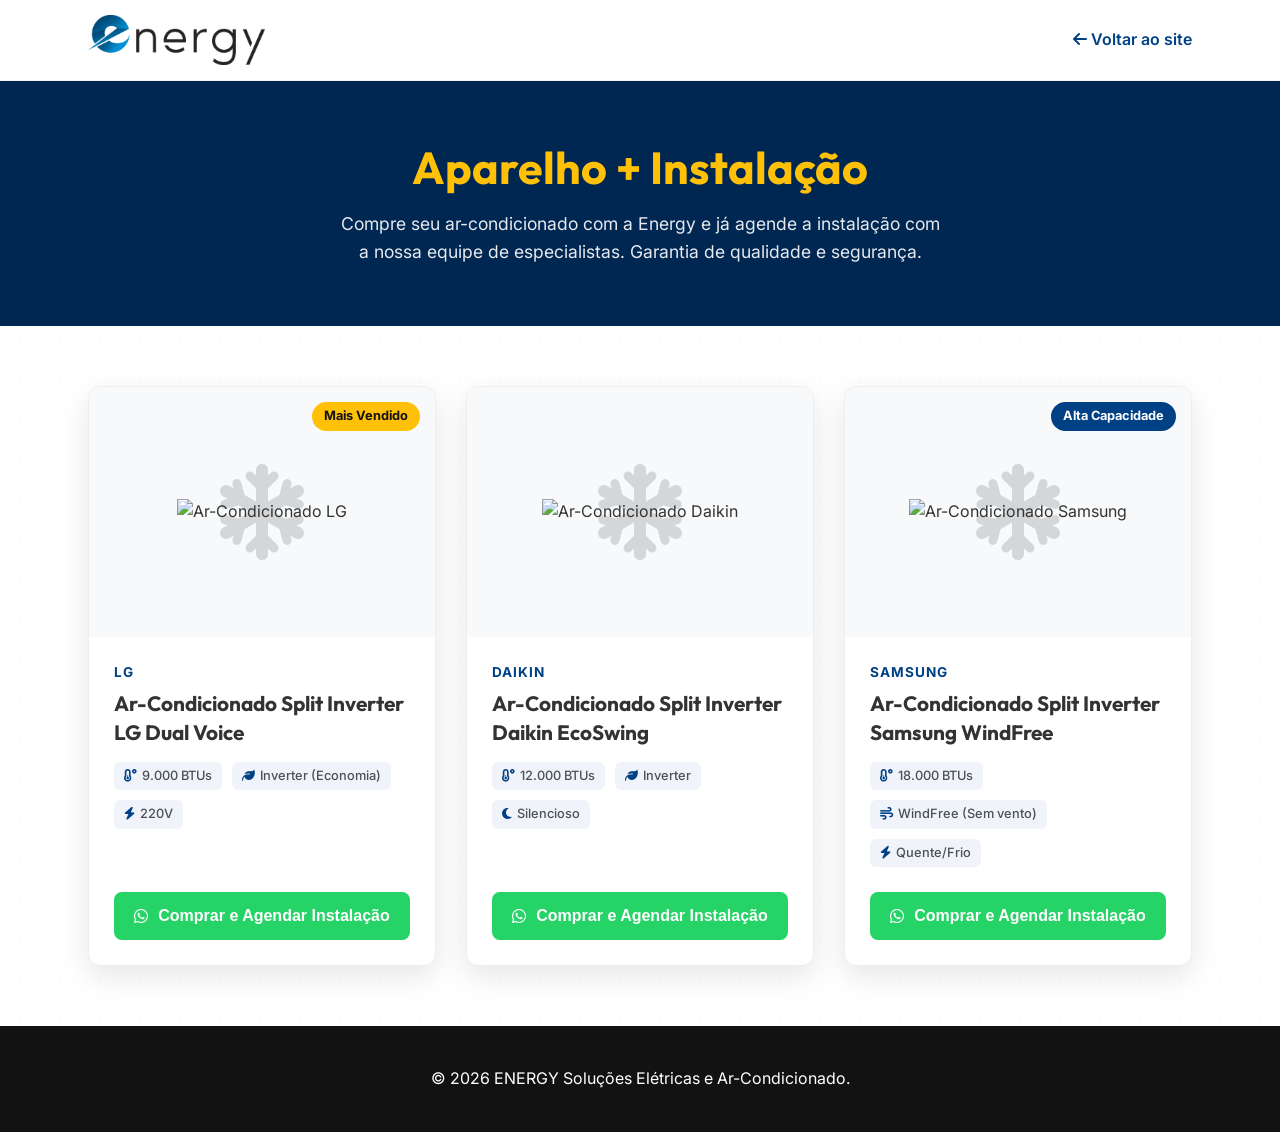
==== comprar-ar.html @ afe74ef9 "modified:   assets/css/style.css 	modified:   assets/js/main.js 	new file:   comprar-ar.html 	modifi" ====
<!DOCTYPE html>
<html lang="pt-BR">

<head>
    <meta charset="UTF-8">
    <meta name="viewport" content="width=device-width, initial-scale=1.0">
    <title>ENERGY - Comprar Ar-Condicionado</title>
    <link rel="icon" type="image/png" href="assets/image/favicon.png">
    <meta name="description" content="Compre e agende a instalação do seu ar-condicionado com a ENERGY.">
    <link rel="stylesheet" href="assets/css/style.css">
    <link rel="stylesheet" href="https://cdnjs.cloudflare.com/ajax/libs/font-awesome/6.4.0/css/all.min.css">
    <style>
        /* Specific styles for Marketplace */
        .marketplace-header {
            background: var(--primary-blue-dark);
            color: var(--white);
            padding: 60px 20px;
            text-align: center;
        }

        .marketplace-header h1 {
            font-size: 2.8rem;
            margin-bottom: 15px;
            color: var(--emergency-yellow);
        }

        .marketplace-header p {
            font-size: 1.1rem;
            max-width: 600px;
            margin: 0 auto;
            opacity: 0.9;
        }

        .products-grid {
            display: grid;
            grid-template-columns: repeat(auto-fit, minmax(320px, 1fr));
            gap: 30px;
            padding: 60px 0;
        }

        .product-card {
            background: var(--white);
            border-radius: var(--border-radius);
            box-shadow: var(--shadow-medium);
            overflow: hidden;
            transition: var(--transition);
            display: flex;
            flex-direction: column;
            border: 1px solid #eee;
        }

        .product-card:hover {
            transform: translateY(-8px);
            box-shadow: 0 15px 35px rgba(0,0,0,0.15);
        }

        .product-image {
            height: 250px;
            position: relative;
            background: #f8f9fa;
            display: flex;
            align-items: center;
            justify-content: center;
            padding: 20px;
        }

        .product-image i {
            font-size: 6rem;
            color: var(--industrial-gray);
            opacity: 0.2;
            position: absolute;
        }
        
        .product-image img {
            max-height: 100%;
            max-width: 100%;
            object-fit: contain;
            position: relative;
            z-index: 1;
        }

        .product-badge {
            position: absolute;
            top: 15px;
            right: 15px;
            background: var(--emergency-yellow);
            color: var(--black);
            padding: 4px 12px;
            border-radius: 20px;
            font-size: 0.8rem;
            font-weight: 700;
            z-index: 2;
        }

        .product-content {
            padding: 25px;
            flex-grow: 1;
            display: flex;
            flex-direction: column;
        }

        .product-brand {
            font-size: 0.85rem;
            color: var(--primary-blue);
            font-weight: 700;
            text-transform: uppercase;
            margin-bottom: 5px;
            letter-spacing: 1px;
        }

        .product-title {
            font-size: 1.3rem;
            color: var(--text-color);
            margin-bottom: 15px;
            line-height: 1.4;
        }

        .product-specs {
            display: flex;
            gap: 10px;
            flex-wrap: wrap;
            margin-bottom: 25px;
        }

        .spec-tag {
            background: #f0f4fa;
            color: var(--industrial-gray);
            padding: 4px 10px;
            border-radius: 6px;
            font-size: 0.8rem;
            display: inline-flex;
            align-items: center;
            gap: 5px;
            font-weight: 500;
        }

        .spec-tag i {
            color: var(--primary-blue);
        }

        .product-action {
            margin-top: auto;
        }

        .btn-buy {
            width: 100%;
            background: #25d366;
            color: white;
            border: none;
            padding: 15px;
            border-radius: 8px;
            font-size: 1rem;
            font-weight: 700;
            cursor: pointer;
            display: flex;
            align-items: center;
            justify-content: center;
            gap: 10px;
            transition: var(--transition);
        }

        .btn-buy:hover {
            background: #1ebc5a;
            transform: translateY(-2px);
            box-shadow: 0 5px 15px rgba(37, 211, 102, 0.3);
        }
    </style>
</head>

<body>

    <!-- HEADER -->
    <header>
        <nav class="container">
            <div class="logo">
                <a href="index.html">
                    <img src="assets/image/logo.png" alt="Energy" style="height: 50px;">
                </a>
            </div>
            <ul class="menu" style="display:flex; list-style:none; gap:20px; align-items:center;">
                <li><a href="index.html" style="font-weight:600; color:var(--primary-blue);"><i class="fas fa-arrow-left"></i> Voltar ao site</a></li>
            </ul>
        </nav>
    </header>

    <!-- MARKETPLACE HERO -->
    <section class="marketplace-header">
        <div class="container">
            <h1>Aparelho + Instalação</h1>
            <p>Compre seu ar-condicionado com a Energy e já agende a instalação com a nossa equipe de especialistas. Garantia de qualidade e segurança.</p>
        </div>
    </section>

    <!-- PRODUCTS GRID -->
    <section class="container">
        <div class="products-grid">
            
            <!-- PRODUTO 1 -->
            <div class="product-card">
                <div class="product-image">
                    <div class="product-badge">Mais Vendido</div>
                    <i class="fas fa-snowflake"></i>
                    <img src="https://images.unsplash.com/photo-1667055743419-7435f2991a32?auto=format&fit=crop&q=80&w=400" alt="Ar-Condicionado LG">
                </div>
                <div class="product-content">
                    <div class="product-brand">LG</div>
                    <h3 class="product-title">Ar-Condicionado Split Inverter LG Dual Voice</h3>
                    <div class="product-specs">
                        <span class="spec-tag"><i class="fas fa-temperature-low"></i> 9.000 BTUs</span>
                        <span class="spec-tag"><i class="fas fa-leaf"></i> Inverter (Economia)</span>
                        <span class="spec-tag"><i class="fas fa-bolt"></i> 220V</span>
                    </div>
                    <div class="product-action">
                        <button class="btn-buy" data-modelo="LG Dual Inverter Voice 9.000 BTUs">
                            <i class="fab fa-whatsapp"></i> Comprar e Agendar Instalação
                        </button>
                    </div>
                </div>
            </div>

            <!-- PRODUTO 2 -->
            <div class="product-card">
                <div class="product-image">
                    <i class="fas fa-snowflake"></i>
                    <img src="https://images.unsplash.com/photo-1628131333703-9bb6fec7649d?auto=format&fit=crop&q=80&w=400" alt="Ar-Condicionado Daikin">
                </div>
                <div class="product-content">
                    <div class="product-brand">Daikin</div>
                    <h3 class="product-title">Ar-Condicionado Split Inverter Daikin EcoSwing</h3>
                    <div class="product-specs">
                        <span class="spec-tag"><i class="fas fa-temperature-low"></i> 12.000 BTUs</span>
                        <span class="spec-tag"><i class="fas fa-leaf"></i> Inverter</span>
                        <span class="spec-tag"><i class="fas fa-moon"></i> Silencioso</span>
                    </div>
                    <div class="product-action">
                        <button class="btn-buy" data-modelo="Daikin EcoSwing Inverter 12.000 BTUs">
                            <i class="fab fa-whatsapp"></i> Comprar e Agendar Instalação
                        </button>
                    </div>
                </div>
            </div>

            <!-- PRODUTO 3 -->
            <div class="product-card">
                <div class="product-image">
                    <div class="product-badge" style="background:#004085; color:white;">Alta Capacidade</div>
                    <i class="fas fa-snowflake"></i>
                    <img src="https://images.unsplash.com/photo-1681283626778-57bd9cc2b1e7?auto=format&fit=crop&q=80&w=400" alt="Ar-Condicionado Samsung">
                </div>
                <div class="product-content">
                    <div class="product-brand">Samsung</div>
                    <h3 class="product-title">Ar-Condicionado Split Inverter Samsung WindFree</h3>
                    <div class="product-specs">
                        <span class="spec-tag"><i class="fas fa-temperature-low"></i> 18.000 BTUs</span>
                        <span class="spec-tag"><i class="fas fa-wind"></i> WindFree (Sem vento)</span>
                        <span class="spec-tag"><i class="fas fa-bolt"></i> Quente/Frio</span>
                    </div>
                    <div class="product-action">
                        <button class="btn-buy" data-modelo="Samsung WindFree Inverter 18.000 BTUs">
                            <i class="fab fa-whatsapp"></i> Comprar e Agendar Instalação
                        </button>
                    </div>
                </div>
            </div>

        </div>
    </section>

    <!-- FOOTER SIMPLES -->
    <footer style="background: var(--black); color: white; padding: 40px 0; text-align: center;">
        <div class="container">
            <p>&copy; 2026 ENERGY Soluções Elétricas e Ar-Condicionado.</p>
        </div>
    </footer>

    <!-- SCRIPT WHATSAPP -->
    <script>
        const WHATSAPP_NUMBER = '5511947020525';

        document.querySelectorAll('.btn-buy').forEach(btn => {
            btn.addEventListener('click', function() {
                const modelo = this.getAttribute('data-modelo');
                const mensagem = `Olá, vi o ${modelo} no site da Energy e não tenho o aparelho. Gostaria de comprar este modelo e agendar a instalação.`;
                
                const url = `https://wa.me/${WHATSAPP_NUMBER}?text=${encodeURIComponent(mensagem)}`;
                window.open(url, '_blank');
            });
        });
    </script>
</body>
</html>
---- assets/css/style.css ----
@import url('https://fonts.googleapis.com/css2?family=Inter:wght@400;500;600&family=Outfit:wght@400;600;700&display=swap');

:root {
    /* Colors */
    --primary-blue: #004085;
    --primary-blue-dark: #002752;
    --industrial-gray: #495057;
    --industrial-gray-light: #f8f9fa;
    --emergency-yellow: #FFC107;
    --emergency-yellow-hover: #e0a800;
    --white: #ffffff;
    --black: #121212;
    --text-color: #333333;
    --text-muted: #666666;

    /* Spacing */
    --section-padding: 100px 5%;
    --container-width: 1200px;

    /* Typography */
    --font-heading: 'Outfit', sans-serif;
    --font-body: 'Inter', sans-serif;

    /* Borders & Shadows */
    --border-radius: 12px;
    --shadow-subtle: 0 4px 20px rgba(0, 0, 0, 0.05);
    --shadow-medium: 0 10px 30px rgba(0, 0, 0, 0.1);

    /* Transition */
    --transition: all 0.3s ease;
}

* {
    margin: 0;
    padding: 0;
    box-sizing: border-box;
}

body {
    font-family: var(--font-body);
    color: var(--text-color);
    line-height: 1.6;
    overflow-x: hidden;
    background-color: var(--white);
    background-image:
        radial-gradient(var(--industrial-gray-light) 1px, transparent 0);
    background-size: 40px 40px;
}

h1,
h2,
h3,
h4 {
    font-family: var(--font-heading);
    font-weight: 700;
    line-height: 1.2;
}

a {
    text-decoration: none;
    color: inherit;
    transition: var(--transition);
}

ul {
    list-style: none;
}

img {
    max-width: 100%;
    display: block;
}

.container {
    max-width: var(--container-width);
    margin: 0 auto;
    width: 100%;
    padding-inline: 3rem;
}

.btn {
    display: inline-flex;
    align-items: center;
    justify-content: center;
    padding: 14px 28px;
    border-radius: var(--border-radius);
    font-weight: 600;
    cursor: pointer;
    transition: var(--transition);
    border: none;
    font-family: var(--font-body);
}

.btn-primary {
    background-color: var(--emergency-yellow);
    color: var(--black);
}

.btn-primary:hover {
    background-color: var(--emergency-yellow-hover);
    transform: translateY(-2px);
    box-shadow: var(--shadow-medium);
}

.section-title {
    text-align: center;
    margin-bottom: 60px;
}

.section-title h2 {
    font-size: 2.5rem;
    color: var(--primary-blue);
    margin-bottom: 10px;
    text-transform: uppercase;
}

.section-title .divider {
    width: 60px;
    height: 4px;
    background-color: var(--emergency-yellow);
    margin: 0 auto;
}

/* Header & Nav */
header {
    background: rgba(255, 255, 255, 0.9);
    backdrop-filter: blur(10px);
    padding: 15px 0;
    /* Consistent padding */
    position: sticky;
    top: 0;
    z-index: 1000;
    box-shadow: var(--shadow-subtle);
    border-bottom: 1px solid rgba(0, 0, 0, 0.05);
    transition: background-color 0.3s, box-shadow 0.3s;
}

header.scrolled {
    background: rgba(255, 255, 255, 0.98);
    box-shadow: var(--shadow-medium);
}

nav {
    display: flex;
    justify-content: space-between;
    align-items: center;
}

.logo img {
    height: 60px;
}

nav ul {
    display: flex;
    gap: 30px;
}

nav ul li a {
    font-weight: 500;
    color: var(--industrial-gray);
}

nav ul li a:hover {
    color: var(--primary-blue);
}

/* Hero Section */
.hero {
    position: relative;
    height: 90vh;
    display: flex;
    align-items: center;
    color: var(--white);
    text-align: center;
    overflow: hidden;
}

.video-bg {
    position: absolute;
    top: 0;
    left: 0;
    width: 100%;
    height: 100%;
    z-index: -1;
}

.video-bg video {
    width: 100%;
    height: 100%;
    object-fit: cover;
}

.hero::after {
    content: '';
    position: absolute;
    inset: 0;
    background: rgba(0, 64, 133, 0.6);
    z-index: 0;
}

.hero-content {
    position: relative;
    z-index: 1;
    max-width: 800px;
    margin: 0 auto;
    padding: 0 20px;
}

.hero h1 {
    font-size: 4rem;
    margin-bottom: 20px;
    text-shadow: 0 2px 10px rgba(0, 0, 0, 0.3);
}

.hero p {
    font-size: 1.5rem;
    margin-bottom: 30px;
    text-shadow: 0 1px 5px rgba(0, 0, 0, 0.3);
}

/* Quem Somos */
.about {
    padding: var(--section-padding);
}

.about-grid {
    display: grid;
    grid-template-columns: 1fr 1fr;
    gap: 50px;
    align-items: center;
}

.about-text h3 {
    margin-bottom: 20px;
    color: var(--primary-blue);
}

.about-image img {
    border-radius: var(--border-radius);
    box-shadow: var(--shadow-medium);
}

/* Culture (Mission, Vision, Values) */
.culture {
    padding: var(--section-padding);
    background-color: var(--industrial-gray-light);
}

.culture-grid {
    display: grid;
    grid-template-columns: repeat(auto-fit, minmax(300px, 1fr));
    gap: 30px;
}

.culture-card {
    background: var(--white);
    padding: 40px;
    border-radius: var(--border-radius);
    box-shadow: var(--shadow-subtle);
    text-align: center;
    transition: var(--transition);
}

.culture-card:hover {
    transform: translateY(-10px);
}

.culture-card i {
    font-size: 2.5rem;
    color: var(--emergency-yellow);
    margin-bottom: 20px;
    display: block;
}

.culture-card h3 {
    margin-bottom: 15px;
    color: var(--primary-blue);
}

/* Services */
.services {
    padding: var(--section-padding);
}

.services-grid {
    display: grid;
    grid-template-columns: repeat(auto-fit, minmax(280px, 1fr));
    gap: 30px;
}

.service-card {
    background: var(--white);
    padding: 40px 30px;
    border-radius: var(--border-radius);
    border: 1px solid #eee;
    transition: var(--transition);
    display: flex;
    flex-direction: column;
    justify-content: flex-start;
    height: 100%;
    position: relative;
    overflow: hidden;
}

.service-card::before {
    content: '';
    position: absolute;
    top: 0;
    left: 0;
    width: 4px;
    height: 100%;
    background: var(--primary-blue);
    transform: scaleY(0);
    transition: var(--transition);
    transform-origin: bottom;
}

.service-card:hover::before {
    transform: scaleY(1);
}

.service-card:hover {
    border-color: transparent;
    box-shadow: var(--shadow-medium);
    transform: translateY(-5px);
}

.service-card .icon {
    width: 50px;
    height: 50px;
    background: var(--primary-blue);
    color: var(--white);
    border-radius: 10px;
    display: flex;
    align-items: center;
    justify-content: center;
    margin-bottom: 25px;
    font-size: 1.5rem;
}

.service-card h3 {
    margin-bottom: 15px;
    font-size: 1.2rem;
    color: var(--primary-blue);
    line-height: 1.3;
}

.service-card p {
    font-size: 0.95rem;
    color: var(--text-muted);
}

/* Differences Section */
.differences {
    padding: var(--section-padding);
    background: var(--primary-blue);
    color: var(--white);
    position: relative;
    overflow: hidden;
}

.differences::after {
    content: '';
    position: absolute;
    top: 0;
    right: 0;
    width: 300px;
    height: 100%;
    background: linear-gradient(90deg, transparent, rgba(255, 255, 255, 0.05));
    transform: skewX(-20deg);
}

.diff-grid {
    display: grid;
    grid-template-columns: repeat(auto-fit, minmax(250px, 1fr));
    gap: 40px;
}

.diff-item {
    display: flex;
    gap: 20px;
}

.diff-item i {
    font-size: 1.5rem;
    color: var(--emergency-yellow);
    flex-shrink: 0;
    margin-top: 5px;
}

.diff-content h4 {
    margin-bottom: 10px;
    font-size: 1.1rem;
}

.diff-content p {
    font-size: 0.9rem;
    opacity: 0.8;
}

/* Industries Section */
.industries {
    padding: var(--section-padding);
}

.industry-grid {
    display: grid;
    grid-template-columns: repeat(auto-fit, minmax(300px, 1fr));
    gap: 30px;
}

.industry-card {
    position: relative;
    border-radius: var(--border-radius);
    overflow: hidden;
    height: 400px;
    display: flex;
    align-items: flex-end;
    padding: 30px;
    color: var(--white);
}

.industry-card img {
    position: absolute;
    inset: 0;
    width: 100%;
    height: 100%;
    object-fit: cover;
    z-index: -1;
    transition: var(--transition);
}

.industry-card:hover img {
    transform: scale(1.1);
}

.industry-card::after {
    content: '';
    position: absolute;
    inset: 0;
    background: linear-gradient(to top, rgba(0, 0, 0, 0.8), transparent);
}

.industry-content {
    position: relative;
    z-index: 1;
}

.industry-content h3 {
    margin-bottom: 10px;
    font-size: 1.5rem;
}

/* Process Section */
.process {
    padding: var(--section-padding);
    background-color: var(--industrial-gray-light);
}

.process-grid {
    display: grid;
    grid-template-columns: repeat(auto-fit, minmax(200px, 1fr));
    gap: 30px;
    position: relative;
}

.process-step {
    text-align: center;
    position: relative;
    z-index: 1;
}

.step-number {
    width: 60px;
    height: 60px;
    background: var(--primary-blue);
    color: var(--white);
    border-radius: 50%;
    display: flex;
    align-items: center;
    justify-content: center;
    margin: 0 auto 20px;
    font-size: 1.5rem;
    font-weight: 700;
    border: 5px solid var(--white);
    box-shadow: var(--shadow-subtle);
}

.process-step h4 {
    margin-bottom: 10px;
}

/* Gallery */
.gallery {
    padding: var(--section-padding);
    background: var(--primary-blue);
    color: var(--white);
}

.gallery .section-title h2 {
    color: var(--white);
}

.gallery-grid {
    display: grid;
    grid-template-columns: repeat(auto-fit, minmax(300px, 1fr));
    gap: 20px;
}

.gallery-item-full {
    background: rgba(255, 255, 255, 0.1);
    padding: 30px;
    border-radius: var(--border-radius);
    margin-bottom: 40px;
}

.gallery-item-full h3 {
    margin-bottom: 20px;
    font-size: 1.2rem;
    color: var(--emergency-yellow);
}

.comparison-container {
    display: grid;
    gap: 10px;
    margin-top: 30px;
}

.comparison-item {
    position: relative;
}

.comparison-item span {
    position: absolute;
    top: 10px;
    left: 10px;
    background: var(--emergency-yellow);
    color: var(--black);
    padding: 2px 8px;
    font-size: 0.7rem;
    font-weight: 700;
    border-radius: 4px;
    z-index: 2;
}

.comparison-container img {
    width: 100%;
    height: 300px;
    object-fit: cover;
    border-radius: var(--border-radius);
    border: 2px solid rgba(255, 255, 255, 0.1);
}

/* Sliders (Partners/References) */
.logos-section {
    padding: var(--section-padding);
    text-align: center;
}

.logos-slider {
    display: block;
    /* Changed from flex to block for standard slider behavior */
    overflow: hidden;
    padding: 40px 0;
    width: 100%;
    position: relative;
    /* Basic fade effect without complex masking */
    mask-image: linear-gradient(to right, transparent, black 15%, black 85%, transparent);
    -webkit-mask-image: linear-gradient(to right, transparent, black 15%, black 85%, transparent);
}

.logos-track {
    display: flex;
    width: max-content;
    /* Critical for infinite scroll */
    gap: 100px;
    animation: scroll 40s linear infinite;
    align-items: center;
}

@keyframes scroll {
    0% {
        transform: translateX(0);
    }

    100% {
        transform: translateX(-50%);
    }

    /* Halfway because it's duplicated */
}

.logos-track span {
    display: flex;
    align-items: center;
    justify-content: center;
}

.logos-track span img {
    height: 50px;
    width: auto;
    filter: grayscale(1) opacity(0.7);
    /* Standard professional look */
    transition: var(--transition);
    display: block;
}

.logos-track span:hover img {
    filter: grayscale(0) opacity(1);
}

/* FAQ Section */
.faq {
    padding: var(--section-padding);
}

.faq-grid {
    display: grid;
    grid-template-columns: 1fr 1fr;
    gap: 30px;
}

.faq-item {
    background: var(--white);
    padding: 30px;
    border-radius: var(--border-radius);
    box-shadow: var(--shadow-subtle);
    border-left: 4px solid var(--emergency-yellow);
}

.faq-item h4 {
    margin-bottom: 15px;
    color: var(--primary-blue);
}

/* Floating Emergency Button */
.emergency-float {
    position: fixed;
    bottom: 30px;
    right: 30px;
    z-index: 9999;
    display: flex;
    flex-direction: column;
    align-items: flex-end;
    gap: 15px;
}

.emergency-btn {
    background: #ff0000;
    color: white;
    padding: 15px 25px;
    border-radius: 50px;
    font-weight: 700;
    display: flex;
    align-items: center;
    gap: 12px;
    box-shadow: 0 10px 30px rgba(255, 0, 0, 0.3);
    animation: pulse-red 2s infinite;
    cursor: pointer;
    font-size: 0.9rem;
    text-transform: uppercase;
    letter-spacing: 1px;
}

@keyframes pulse-red {
    0% {
        transform: scale(1);
        box-shadow: 0 0 0 0 rgba(255, 0, 0, 0.7);
    }

    70% {
        transform: scale(1.05);
        box-shadow: 0 0 0 15px rgba(255, 0, 0, 0);
    }

    100% {
        transform: scale(1);
        box-shadow: 0 0 0 0 rgba(255, 0, 0, 0);
    }
}

.emergency-btn i {
    font-size: 1.2rem;
}

.whatsapp-float {
    background: #25d366;
    color: white;
    width: 60px;
    height: 60px;
    border-radius: 50%;
    display: flex;
    align-items: center;
    justify-content: center;
    font-size: 2rem;
    box-shadow: 0 10px 30px rgba(37, 211, 102, 0.3);
}

/* Footer */
footer {
    background: var(--black);
    color: var(--white);
    padding: 80px 5% 40px;
}

.footer-grid {
    display: grid;
    grid-template-columns: repeat(auto-fit, minmax(250px, 1fr));
    gap: 40px;
    margin-bottom: 40px;
}

.footer-col h3 {
    margin-bottom: 25px;
    font-size: 1.2rem;
    border-left: 4px solid var(--emergency-yellow);
    padding-left: 15px;
}

.footer-col p {
    margin-bottom: 10px;
    color: #999;
}

.footer-bottom {
    border-top: 1px solid #333;
    padding-top: 20px;
    text-align: center;
    color: #666;
    font-size: 0.9rem;
}

/* =====================
   NAV CTA
   ===================== */
.nav-cta {
    background: var(--emergency-yellow);
    color: var(--black) !important;
    padding: 10px 20px;
    border-radius: var(--border-radius);
    font-weight: 700 !important;
}

.nav-cta:hover {
    background: var(--emergency-yellow-hover);
    transform: translateY(-1px);
}

/* =====================
   SERVICE CARD BUTTON
   ===================== */
.btn-service {
    display: inline-flex;
    align-items: center;
    gap: 8px;
    margin-top: 20px;
    background: none;
    border: none;
    color: var(--primary-blue);
    font-weight: 600;
    font-size: 0.9rem;
    cursor: pointer;
    font-family: var(--font-body);
    padding: 0;
    transition: var(--transition);
}

.btn-service:hover {
    gap: 12px;
    color: var(--primary-blue-dark);
}

/* =====================
   CTA BANNER
   ===================== */
.cta-banner {
    background: var(--emergency-yellow);
    padding: 60px 5%;
}

.cta-banner-content {
    display: flex;
    align-items: center;
    justify-content: space-between;
    gap: 40px;
    flex-wrap: wrap;
}

.cta-banner-content h2 {
    font-size: 2rem;
    color: var(--black);
    margin-bottom: 8px;
}

.cta-banner-content p {
    color: rgba(0,0,0,0.7);
    font-size: 1rem;
}

.cta-banner .btn-primary {
    background: var(--black);
    color: var(--white);
    white-space: nowrap;
    flex-shrink: 0;
}

.cta-banner .btn-primary:hover {
    background: var(--primary-blue);
}

/* =====================
   MODAL
   ===================== */
.modal-overlay {
    position: fixed;
    inset: 0;
    background: rgba(0, 0, 0, 0.6);
    z-index: 20000;
    display: flex;
    align-items: center;
    justify-content: center;
    padding: 20px;
    opacity: 0;
    pointer-events: none;
    transition: opacity 0.3s ease;
    backdrop-filter: blur(4px);
}

.modal-overlay.active {
    opacity: 1;
    pointer-events: all;
}

.modal {
    background: white;
    border-radius: 20px;
    width: 100%;
    max-width: 620px;
    max-height: 90vh;
    overflow-y: auto;
    box-shadow: 0 30px 80px rgba(0,0,0,0.25);
    transform: translateY(30px);
    transition: transform 0.3s ease;
}

.modal-overlay.active .modal {
    transform: translateY(0);
}

.modal-header {
    display: grid;
    grid-template-columns: 1fr auto;
    grid-template-rows: auto auto;
    gap: 0;
    padding: 24px 24px 0;
    position: sticky;
    top: 0;
    background: white;
    z-index: 1;
    border-radius: 20px 20px 0 0;
}

.modal-header-info {
    grid-column: 1;
    grid-row: 1;
    padding-bottom: 16px;
}

.modal-title {
    font-size: 1.25rem;
    color: var(--primary-blue);
    margin-bottom: 4px;
    transition: all 0.3s ease;
}

.modal-subtitle {
    font-size: 0.85rem;
    color: var(--text-muted);
    transition: all 0.3s ease;
}

.modal-steps-indicator {
    grid-column: 1 / -1;
    grid-row: 2;
    display: flex;
    align-items: center;
    gap: 0;
    padding-bottom: 16px;
    border-bottom: 1px solid #eee;
}

.step-dot-nav {
    width: 32px;
    height: 32px;
    border-radius: 50%;
    display: flex;
    align-items: center;
    justify-content: center;
    font-size: 0.8rem;
    font-weight: 700;
    background: #f0f0f0;
    color: #aaa;
    transition: all 0.3s ease;
    flex-shrink: 0;
    font-family: var(--font-heading);
}

.step-dot-nav.active {
    background: var(--primary-blue);
    color: white;
    box-shadow: 0 0 0 4px rgba(0,64,133,0.15);
}

.step-dot-nav.done {
    background: #25d366;
    color: white;
}

.step-connector {
    flex: 1;
    height: 3px;
    background: #f0f0f0;
    transition: background 0.3s ease;
    min-width: 20px;
}

.step-connector.done {
    background: #25d366;
}

.modal-close {
    background: #f5f5f5;
    border: none;
    width: 36px;
    height: 36px;
    border-radius: 50%;
    cursor: pointer;
    font-size: 0.9rem;
    color: var(--industrial-gray);
    display: flex;
    align-items: center;
    justify-content: center;
    flex-shrink: 0;
    margin-left: 16px;
    transition: var(--transition);
}

.modal-close:hover {
    background: #e0e0e0;
}

.modal-step {
    display: none;
    padding: 24px;
    animation: slideIn 0.3s ease;
}

.modal-step.active {
    display: block;
}

@keyframes slideIn {
    from { opacity: 0; transform: translateX(20px); }
    to   { opacity: 1; transform: translateX(0); }
}

.modal-step-label {
    font-weight: 700;
    font-size: 1.05rem;
    color: var(--text-color);
    margin-bottom: 20px;
    display: flex;
    align-items: center;
    gap: 10px;
}

.step-dot {
    display: inline-flex;
    align-items: center;
    justify-content: center;
    width: 28px;
    height: 28px;
    background: var(--primary-blue);
    color: white;
    border-radius: 50%;
    font-size: 0.85rem;
    font-weight: 700;
    flex-shrink: 0;
}

.modal-step-hint {
    font-size: 0.85rem;
    color: var(--text-muted);
    margin-bottom: 20px;
    margin-top: -12px;
}

/* Modal service grid */
.modal-service-grid {
    display: grid;
    grid-template-columns: repeat(auto-fill, minmax(130px, 1fr));
    gap: 12px;
}

.modal-option {
    display: flex;
    flex-direction: column;
    align-items: center;
    gap: 10px;
    padding: 18px 10px;
    background: #f8f9fa;
    border: 2px solid #e0e0e0;
    border-radius: 12px;
    cursor: pointer;
    transition: all 0.2s ease;
    text-align: center;
    user-select: none;
}

.modal-option:hover {
    border-color: #b0c4de;
    background: #f0f4fa;
    transform: translateY(-2px);
}

.modal-option input[type="radio"] { display: none; }

.modal-option-icon {
    width: 44px;
    height: 44px;
    background: white;
    border-radius: 10px;
    display: flex;
    align-items: center;
    justify-content: center;
    font-size: 1.3rem;
    color: var(--industrial-gray);
    box-shadow: var(--shadow-subtle);
    transition: all 0.2s ease;
}

.modal-option span {
    font-size: 0.82rem;
    font-weight: 600;
    color: var(--text-color);
    line-height: 1.3;
}

.modal-option.selected {
    border-color: var(--primary-blue);
    background: #eef3fb;
    transform: translateY(-2px);
    box-shadow: 0 4px 14px rgba(0,64,133,0.15);
}

.modal-option.selected .modal-option-icon {
    background: var(--primary-blue);
    color: white;
}

/* Modal brand grid */
.modal-brand-grid {
    display: flex;
    flex-wrap: wrap;
    gap: 12px;
}

.modal-brand-card {
    display: flex;
    flex-direction: column;
    align-items: center;
    justify-content: center;
    gap: 8px;
    padding: 16px 20px;
    background: #f8f9fa;
    border: 2px solid #e0e0e0;
    border-radius: 12px;
    cursor: pointer;
    transition: var(--transition);
    min-width: 110px;
}

.modal-brand-card input[type="radio"] { display: none; }

.modal-brand-card img {
    height: 30px;
    width: auto;
    object-fit: contain;
}

.modal-brand-neutral i {
    font-size: 1.8rem;
    color: #bbb;
}

.modal-brand-card span {
    font-size: 0.82rem;
    font-weight: 600;
    color: var(--text-muted);
}

.modal-brand-card:hover { border-color: #b0c4de; transform: translateY(-2px); }

.modal-brand-card.selected {
    border-color: var(--primary-blue);
    background: #eef3fb;
    transform: translateY(-2px);
    box-shadow: 0 4px 14px rgba(0,64,133,0.15);
}

/* Modal BTU grid */
.modal-btu-grid {
    display: flex;
    flex-wrap: wrap;
    gap: 12px;
}

.modal-btu-card {
    display: flex;
    flex-direction: column;
    align-items: center;
    padding: 16px 18px;
    background: #f8f9fa;
    border: 2px solid #e0e0e0;
    border-radius: 12px;
    cursor: pointer;
    transition: var(--transition);
    min-width: 100px;
    text-align: center;
}

.modal-btu-card input[type="radio"] { display: none; }

.modal-btu-card .btu-value {
    font-size: 1.2rem;
    font-weight: 700;
    color: var(--primary-blue);
}

.modal-btu-card .btu-unit {
    font-size: 0.72rem;
    color: var(--text-muted);
}

.modal-btu-card .btu-area {
    font-size: 0.75rem;
    font-weight: 600;
    background: white;
    padding: 2px 8px;
    border-radius: 20px;
    margin-top: 4px;
    color: var(--industrial-gray);
}

.modal-btu-card:hover { border-color: #b0c4de; transform: translateY(-2px); }

.modal-btu-card.selected {
    border-color: var(--primary-blue);
    background: #eef3fb;
    transform: translateY(-2px);
    box-shadow: 0 4px 14px rgba(0,64,133,0.15);
}

.modal-btu-card.selected .btu-area {
    background: var(--primary-blue);
    color: white;
}

/* Modal type grid */
.modal-type-grid {
    display: flex;
    flex-wrap: wrap;
    gap: 12px;
}

.modal-type-card {
    display: flex;
    flex-direction: column;
    align-items: center;
    gap: 8px;
    padding: 18px 20px;
    background: #f8f9fa;
    border: 2px solid #e0e0e0;
    border-radius: 12px;
    cursor: pointer;
    transition: var(--transition);
    min-width: 120px;
    text-align: center;
}

.modal-type-card input[type="radio"] { display: none; }

.modal-type-card i {
    font-size: 1.6rem;
    color: var(--industrial-gray);
}

.modal-type-card span {
    font-size: 0.85rem;
    font-weight: 600;
    color: var(--text-color);
}

.modal-type-card small {
    font-size: 0.75rem;
    color: #25a244;
    font-weight: 600;
}

.modal-type-card:hover { border-color: #b0c4de; transform: translateY(-2px); }

.modal-type-card.selected {
    border-color: var(--primary-blue);
    background: #eef3fb;
    transform: translateY(-2px);
    box-shadow: 0 4px 14px rgba(0,64,133,0.15);
}

.modal-type-card.selected i {
    color: var(--primary-blue);
}

/* Has AC Question (Step 1b) */
.has-ac-question {
    display: flex;
    flex-direction: column;
    align-items: center;
    padding: 10px 0;
}

.has-ac-icon {
    width: 60px;
    height: 60px;
    background: #eef3fb;
    color: var(--primary-blue);
    border-radius: 50%;
    display: flex;
    align-items: center;
    justify-content: center;
    font-size: 1.8rem;
    margin-bottom: 20px;
}

.has-ac-options {
    display: flex;
    flex-direction: column;
    gap: 15px;
    width: 100%;
    max-width: 400px;
    margin-top: 10px;
}

.has-ac-btn {
    display: flex;
    flex-direction: column;
    align-items: center;
    padding: 20px;
    background: #f8f9fa;
    border: 2px solid #e0e0e0;
    border-radius: 12px;
    cursor: pointer;
    transition: var(--transition);
    font-family: var(--font-body);
}

.has-ac-btn i {
    font-size: 2rem;
    color: var(--industrial-gray);
    margin-bottom: 10px;
    transition: var(--transition);
}

.has-ac-btn span {
    font-size: 1.1rem;
    font-weight: 700;
    color: var(--text-color);
}

.has-ac-btn small {
    font-size: 0.85rem;
    color: var(--text-muted);
    margin-top: 4px;
}

.has-ac-btn:hover {
    border-color: #b0c4de;
    transform: translateY(-2px);
}

.has-ac-btn.selected {
    border-color: var(--primary-blue);
    background: #eef3fb;
    box-shadow: 0 4px 14px rgba(0,64,133,0.15);
}

.has-ac-btn.selected i {
    color: var(--primary-blue);
}

.modal-brand-icon-text {
    font-weight: 800;
    font-size: 1.1rem;
    color: var(--primary-blue);
    display: flex;
    align-items: center;
    justify-content: center;
    height: 30px;
}

/* Modal footer */
.modal-footer {
    display: flex;
    justify-content: flex-end;
    align-items: center;
    gap: 12px;
    padding: 20px 28px;
    border-top: 1px solid #eee;
    position: sticky;
    bottom: 0;
    background: white;
    border-radius: 0 0 20px 20px;
}

.btn-outline {
    background: white;
    border: 2px solid #e0e0e0;
    color: var(--industrial-gray);
    padding: 12px 24px;
    border-radius: var(--border-radius);
    font-weight: 600;
    cursor: pointer;
    transition: var(--transition);
    font-family: var(--font-body);
    display: inline-flex;
    align-items: center;
    gap: 8px;
}

.btn-outline:hover {
    border-color: var(--primary-blue);
    color: var(--primary-blue);
}

.btn-whatsapp {
    display: inline-flex;
    align-items: center;
    gap: 10px;
    background: #25d366;
    color: white;
    padding: 14px 28px;
    border-radius: var(--border-radius);
    font-size: 1rem;
    font-weight: 700;
    border: none;
    cursor: pointer;
    transition: var(--transition);
    font-family: var(--font-body);
}

.btn-whatsapp:hover {
    background: #1da851;
    transform: translateY(-2px);
    box-shadow: 0 10px 30px rgba(37,211,102,0.4);
}

.btn-whatsapp i { font-size: 1.2rem; }

/* Footer list */
.footer-col ul li { margin-bottom: 10px; }
.footer-col ul li a { color: #999; transition: var(--transition); }
.footer-col ul li a:hover { color: var(--emergency-yellow); }

/* =====================
   GALERIA — PROJECT CARDS
   ===================== */
.gallery {
    padding: var(--section-padding);
    background: var(--primary-blue);
    color: var(--white);
}

.gallery .section-title h2 {
    color: var(--white);
}

.project-cards {
    display: grid;
    grid-template-columns: repeat(auto-fit, minmax(260px, 1fr));
    gap: 24px;
}

.project-card {
    background: rgba(255, 255, 255, 0.08);
    border: 1px solid rgba(255, 255, 255, 0.15);
    border-radius: var(--border-radius);
    padding: 36px 28px;
    transition: var(--transition);
}

.project-card:hover {
    background: rgba(255, 255, 255, 0.14);
    transform: translateY(-5px);
}

.project-card-icon {
    width: 54px;
    height: 54px;
    background: var(--emergency-yellow);
    border-radius: 12px;
    display: flex;
    align-items: center;
    justify-content: center;
    font-size: 1.4rem;
    color: var(--black);
    margin-bottom: 20px;
}

.project-card h3 {
    font-size: 1.1rem;
    margin-bottom: 12px;
    color: var(--white);
}

.project-card p {
    font-size: 0.9rem;
    color: rgba(255, 255, 255, 0.75);
    margin-bottom: 20px;
    line-height: 1.6;
}

.project-tag {
    display: inline-block;
    background: rgba(255, 193, 7, 0.2);
    color: var(--emergency-yellow);
    border: 1px solid rgba(255, 193, 7, 0.4);
    border-radius: 20px;
    padding: 4px 14px;
    font-size: 0.78rem;
    font-weight: 600;
}

/* =====================
   AC MARKETPLACE
   ===================== */
.ac-market {
    padding: var(--section-padding);
    background: var(--industrial-gray-light);
}

.section-subtitle {
    color: var(--text-muted);
    margin-top: 12px;
    font-size: 1rem;
}

.ac-configurator {
    display: flex;
    flex-direction: column;
    gap: 50px;
}

.ac-step h3 {
    font-size: 1.3rem;
    color: var(--primary-blue);
    margin-bottom: 20px;
    display: flex;
    align-items: center;
    gap: 14px;
}

.step-badge {
    display: inline-flex;
    align-items: center;
    justify-content: center;
    width: 36px;
    height: 36px;
    background: var(--primary-blue);
    color: white;
    border-radius: 50%;
    font-size: 1rem;
    font-weight: 700;
    flex-shrink: 0;
}

.step-hint {
    color: var(--text-muted);
    font-size: 0.9rem;
    margin-bottom: 20px;
    margin-top: -10px;
}

/* Brand cards */
.brand-grid {
    display: flex;
    flex-wrap: wrap;
    gap: 16px;
}

.brand-card {
    display: flex;
    flex-direction: column;
    align-items: center;
    justify-content: center;
    gap: 10px;
    padding: 20px 28px;
    background: white;
    border: 2px solid #e0e0e0;
    border-radius: var(--border-radius);
    cursor: pointer;
    transition: var(--transition);
    min-width: 130px;
}

.brand-card input[type="radio"] {
    display: none;
}

.brand-card img {
    height: 36px;
    width: auto;
    object-fit: contain;
    filter: grayscale(0.3);
}

.brand-card-neutral i {
    font-size: 2rem;
    color: #bbb;
}

.brand-card span {
    font-size: 0.85rem;
    font-weight: 600;
    color: var(--text-muted);
}

.brand-card:has(input:checked),
.brand-card.selected {
    border-color: var(--primary-blue);
    background: #eef3fb;
    box-shadow: 0 0 0 4px rgba(0, 64, 133, 0.1);
}

.brand-card:has(input:checked) span,
.brand-card.selected span {
    color: var(--primary-blue);
}

.brand-card:has(input:checked) img {
    filter: none;
}

/* BTU cards */
.btu-grid {
    display: flex;
    flex-wrap: wrap;
    gap: 14px;
}

.btu-card {
    display: flex;
    flex-direction: column;
    align-items: center;
    justify-content: center;
    padding: 20px 24px;
    background: white;
    border: 2px solid #e0e0e0;
    border-radius: var(--border-radius);
    cursor: pointer;
    transition: var(--transition);
    min-width: 120px;
    text-align: center;
}

.btu-card input[type="radio"] {
    display: none;
}

.btu-value {
    font-size: 1.4rem;
    font-weight: 700;
    color: var(--primary-blue);
    line-height: 1;
}

.btu-unit {
    font-size: 0.75rem;
    color: var(--text-muted);
    margin-bottom: 6px;
}

.btu-area {
    font-size: 0.8rem;
    font-weight: 600;
    color: var(--industrial-gray);
    background: var(--industrial-gray-light);
    padding: 3px 10px;
    border-radius: 20px;
    margin-top: 4px;
}

.btu-card:has(input:checked),
.btu-card.selected {
    border-color: var(--primary-blue);
    background: #eef3fb;
    box-shadow: 0 0 0 4px rgba(0, 64, 133, 0.1);
}

.btu-card:has(input:checked) .btu-area,
.btu-card.selected .btu-area {
    background: var(--primary-blue);
    color: white;
}

/* Type cards */
.type-grid {
    display: flex;
    flex-wrap: wrap;
    gap: 14px;
}

.type-card {
    display: flex;
    flex-direction: column;
    align-items: center;
    justify-content: center;
    gap: 8px;
    padding: 22px 28px;
    background: white;
    border: 2px solid #e0e0e0;
    border-radius: var(--border-radius);
    cursor: pointer;
    transition: var(--transition);
    min-width: 140px;
    text-align: center;
    position: relative;
}

.type-card input[type="radio"] {
    display: none;
}

.type-card i {
    font-size: 1.8rem;
    color: var(--industrial-gray);
}

.type-card span {
    font-size: 0.9rem;
    font-weight: 600;
    color: var(--text-color);
}

.type-card small {
    font-size: 0.75rem;
    color: #25a244;
    font-weight: 600;
}

.type-card:has(input:checked),
.type-card.selected {
    border-color: var(--primary-blue);
    background: #eef3fb;
    box-shadow: 0 0 0 4px rgba(0, 64, 133, 0.1);
}

.type-card:has(input:checked) i,
.type-card.selected i {
    color: var(--primary-blue);
}

/* Service type cards */
.service-type-grid {
    display: flex;
    flex-wrap: wrap;
    gap: 14px;
}

.service-type-card {
    display: flex;
    flex-direction: column;
    align-items: center;
    gap: 8px;
    padding: 22px 28px;
    background: white;
    border: 2px solid #e0e0e0;
    border-radius: var(--border-radius);
    cursor: pointer;
    transition: var(--transition);
    min-width: 160px;
    text-align: center;
}

.service-type-card input[type="radio"] {
    display: none;
}

.service-type-card i {
    font-size: 1.8rem;
    color: var(--industrial-gray);
}

.service-type-card span {
    font-size: 0.9rem;
    font-weight: 600;
    color: var(--text-color);
}

.service-type-card small {
    font-size: 0.78rem;
    color: var(--text-muted);
}

.service-type-card:has(input:checked),
.service-type-card.selected {
    border-color: var(--primary-blue);
    background: #eef3fb;
    box-shadow: 0 0 0 4px rgba(0, 64, 133, 0.1);
}

.service-type-card:has(input:checked) i,
.service-type-card.selected i {
    color: var(--primary-blue);
}

/* Summary & CTA */
.ac-summary {
    display: flex;
    flex-direction: column;
    align-items: center;
    gap: 20px;
}

.summary-box {
    display: flex;
    align-items: flex-start;
    gap: 16px;
    background: white;
    border: 1px solid #e0e0e0;
    border-radius: var(--border-radius);
    padding: 24px 28px;
    width: 100%;
    max-width: 600px;
}

.summary-box.ready {
    border-color: var(--primary-blue);
    background: #eef3fb;
}

.summary-icon {
    font-size: 1.5rem;
    color: var(--primary-blue);
    flex-shrink: 0;
    margin-top: 2px;
}

#summaryText {
    color: var(--text-muted);
    font-size: 0.95rem;
    line-height: 1.7;
    margin: 0;
}

.summary-box.ready #summaryText {
    color: var(--text-color);
}

.btn-whatsapp {
    display: inline-flex;
    align-items: center;
    gap: 10px;
    background: #25d366;
    color: white;
    padding: 16px 36px;
    border-radius: var(--border-radius);
    font-size: 1rem;
    font-weight: 700;
    border: none;
    cursor: pointer;
    transition: var(--transition);
    font-family: var(--font-body);
}

.btn-whatsapp:hover:not(:disabled) {
    background: #1da851;
    transform: translateY(-2px);
    box-shadow: 0 10px 30px rgba(37, 211, 102, 0.4);
}

.btn-whatsapp:disabled {
    background: #b2dfdb;
    cursor: not-allowed;
    opacity: 0.7;
}

.btn-whatsapp i {
    font-size: 1.3rem;
}

.ac-disclaimer {
    font-size: 0.82rem;
    color: var(--text-muted);
    text-align: center;
}

/* Footer list fix */
.footer-col ul li {
    margin-bottom: 10px;
}

.footer-col ul li a {
    color: #999;
    transition: var(--transition);
}

.footer-col ul li a:hover {
    color: var(--emergency-yellow);
}

/* =====================
   RESPONSIVE
   ===================== */
@media (max-width: 768px) {
    .menu {
        display: none;
    }

    .hero h1 {
        font-size: 2.5rem;
    }

    .about-grid {
        grid-template-columns: 1fr;
    }

    .section-title h2 {
        font-size: 2rem;
    }

    .faq-grid {
        grid-template-columns: 1fr;
    }

    .emergency-btn span {
        display: none;
    }

    .emergency-btn {
        width: 60px;
        height: 60px;
        justify-content: center;
        padding: 0;
    }

    .brand-grid,
    .btu-grid,
    .type-grid,
    .service-type-grid {
        gap: 10px;
    }

    .brand-card,
    .btu-card,
    .type-card,
    .service-type-card {
        min-width: calc(50% - 5px);
        flex: 1;
    }

    .project-cards {
        grid-template-columns: 1fr;
    }
}
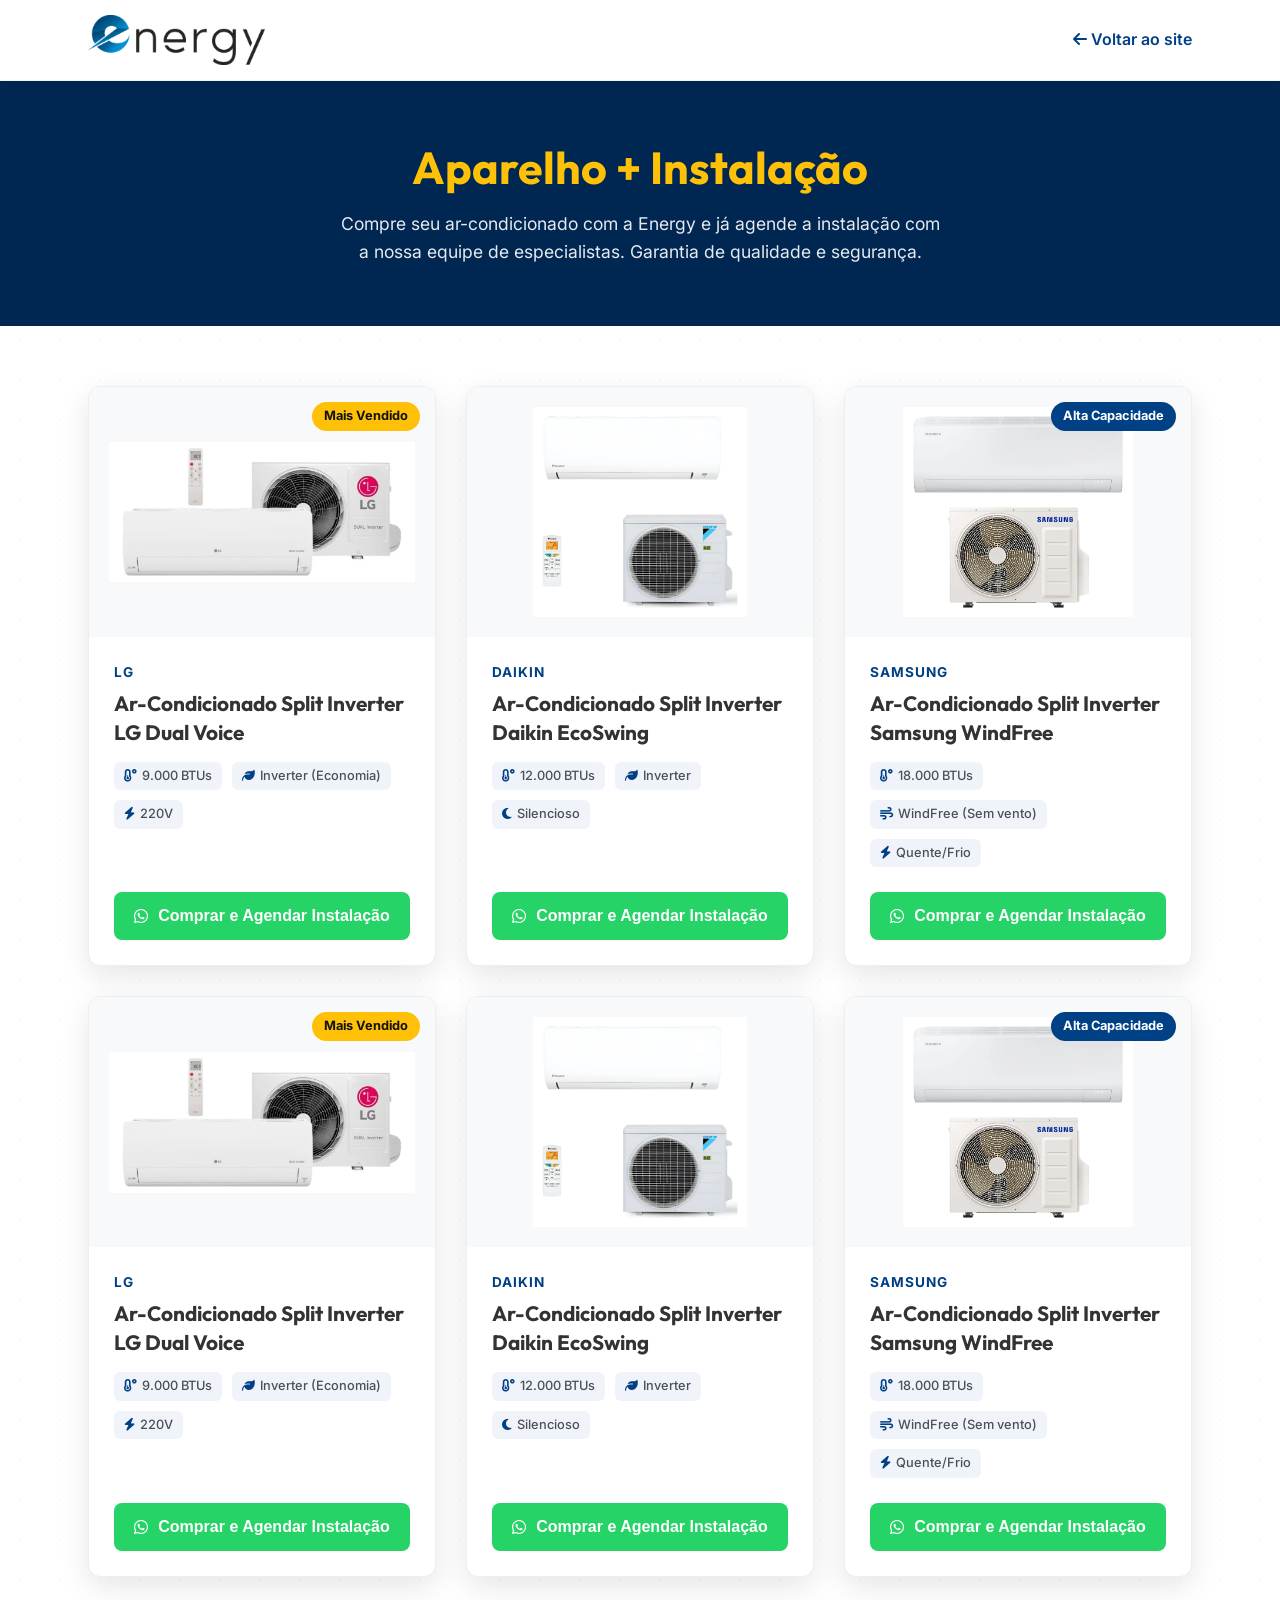
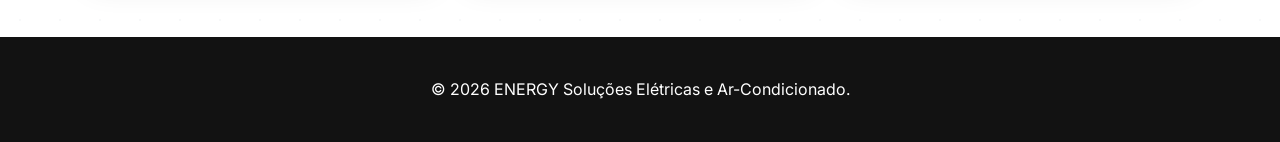
==== commit 3c6ab43c: "modified:   assets/css/style.css 	new file:   assets/image/ar-01.webp 	new file:   assets/image/ar-0" ====
--- a/comprar-ar.html
+++ b/comprar-ar.html
@@ -51,7 +51,7 @@
 
         .product-card:hover {
             transform: translateY(-8px);
-            box-shadow: 0 15px 35px rgba(0,0,0,0.15);
+            box-shadow: 0 15px 35px rgba(0, 0, 0, 0.15);
         }
 
         .product-image {
@@ -70,7 +70,7 @@
             opacity: 0.2;
             position: absolute;
         }
-        
+
         .product-image img {
             max-height: 100%;
             max-width: 100%;
@@ -178,7 +178,8 @@
                 </a>
             </div>
             <ul class="menu" style="display:flex; list-style:none; gap:20px; align-items:center;">
-                <li><a href="index.html" style="font-weight:600; color:var(--primary-blue);"><i class="fas fa-arrow-left"></i> Voltar ao site</a></li>
+                <li><a href="index.html" style="font-weight:600; color:var(--primary-blue);"><i
+                            class="fas fa-arrow-left"></i> Voltar ao site</a></li>
             </ul>
         </nav>
     </header>
@@ -187,20 +188,21 @@
     <section class="marketplace-header">
         <div class="container">
             <h1>Aparelho + Instalação</h1>
-            <p>Compre seu ar-condicionado com a Energy e já agende a instalação com a nossa equipe de especialistas. Garantia de qualidade e segurança.</p>
+            <p>Compre seu ar-condicionado com a Energy e já agende a instalação com a nossa equipe de especialistas.
+                Garantia de qualidade e segurança.</p>
         </div>
     </section>
 
     <!-- PRODUCTS GRID -->
     <section class="container">
         <div class="products-grid">
-            
+
             <!-- PRODUTO 1 -->
             <div class="product-card">
                 <div class="product-image">
                     <div class="product-badge">Mais Vendido</div>
                     <i class="fas fa-snowflake"></i>
-                    <img src="https://images.unsplash.com/photo-1667055743419-7435f2991a32?auto=format&fit=crop&q=80&w=400" alt="Ar-Condicionado LG">
+                    <img src="assets/image/ar-01.webp" alt="Ar-Condicionado LG">
                 </div>
                 <div class="product-content">
                     <div class="product-brand">LG</div>
@@ -222,7 +224,7 @@
             <div class="product-card">
                 <div class="product-image">
                     <i class="fas fa-snowflake"></i>
-                    <img src="https://images.unsplash.com/photo-1628131333703-9bb6fec7649d?auto=format&fit=crop&q=80&w=400" alt="Ar-Condicionado Daikin">
+                    <img src="assets/image/ar-02.webp" alt="Ar-Condicionado Daikin">
                 </div>
                 <div class="product-content">
                     <div class="product-brand">Daikin</div>
@@ -245,7 +247,75 @@
                 <div class="product-image">
                     <div class="product-badge" style="background:#004085; color:white;">Alta Capacidade</div>
                     <i class="fas fa-snowflake"></i>
-                    <img src="https://images.unsplash.com/photo-1681283626778-57bd9cc2b1e7?auto=format&fit=crop&q=80&w=400" alt="Ar-Condicionado Samsung">
+                    <img src="assets/image/ar-03.webp" alt="Ar-Condicionado Samsung">
+                </div>
+                <div class="product-content">
+                    <div class="product-brand">Samsung</div>
+                    <h3 class="product-title">Ar-Condicionado Split Inverter Samsung WindFree</h3>
+                    <div class="product-specs">
+                        <span class="spec-tag"><i class="fas fa-temperature-low"></i> 18.000 BTUs</span>
+                        <span class="spec-tag"><i class="fas fa-wind"></i> WindFree (Sem vento)</span>
+                        <span class="spec-tag"><i class="fas fa-bolt"></i> Quente/Frio</span>
+                    </div>
+                    <div class="product-action">
+                        <button class="btn-buy" data-modelo="Samsung WindFree Inverter 18.000 BTUs">
+                            <i class="fab fa-whatsapp"></i> Comprar e Agendar Instalação
+                        </button>
+                    </div>
+                </div>
+            </div>
+
+            <!-- PRODUTO 1 -->
+            <div class="product-card">
+                <div class="product-image">
+                    <div class="product-badge">Mais Vendido</div>
+                    <i class="fas fa-snowflake"></i>
+                    <img src="assets/image/ar-01.webp" alt="Ar-Condicionado LG">
+                </div>
+                <div class="product-content">
+                    <div class="product-brand">LG</div>
+                    <h3 class="product-title">Ar-Condicionado Split Inverter LG Dual Voice</h3>
+                    <div class="product-specs">
+                        <span class="spec-tag"><i class="fas fa-temperature-low"></i> 9.000 BTUs</span>
+                        <span class="spec-tag"><i class="fas fa-leaf"></i> Inverter (Economia)</span>
+                        <span class="spec-tag"><i class="fas fa-bolt"></i> 220V</span>
+                    </div>
+                    <div class="product-action">
+                        <button class="btn-buy" data-modelo="LG Dual Inverter Voice 9.000 BTUs">
+                            <i class="fab fa-whatsapp"></i> Comprar e Agendar Instalação
+                        </button>
+                    </div>
+                </div>
+            </div>
+
+            <!-- PRODUTO 2 -->
+            <div class="product-card">
+                <div class="product-image">
+                    <i class="fas fa-snowflake"></i>
+                    <img src="assets/image/ar-02.webp" alt="Ar-Condicionado Daikin">
+                </div>
+                <div class="product-content">
+                    <div class="product-brand">Daikin</div>
+                    <h3 class="product-title">Ar-Condicionado Split Inverter Daikin EcoSwing</h3>
+                    <div class="product-specs">
+                        <span class="spec-tag"><i class="fas fa-temperature-low"></i> 12.000 BTUs</span>
+                        <span class="spec-tag"><i class="fas fa-leaf"></i> Inverter</span>
+                        <span class="spec-tag"><i class="fas fa-moon"></i> Silencioso</span>
+                    </div>
+                    <div class="product-action">
+                        <button class="btn-buy" data-modelo="Daikin EcoSwing Inverter 12.000 BTUs">
+                            <i class="fab fa-whatsapp"></i> Comprar e Agendar Instalação
+                        </button>
+                    </div>
+                </div>
+            </div>
+
+            <!-- PRODUTO 3 -->
+            <div class="product-card">
+                <div class="product-image">
+                    <div class="product-badge" style="background:#004085; color:white;">Alta Capacidade</div>
+                    <i class="fas fa-snowflake"></i>
+                    <img src="assets/image/ar-03.webp" alt="Ar-Condicionado Samsung">
                 </div>
                 <div class="product-content">
                     <div class="product-brand">Samsung</div>
@@ -278,14 +348,15 @@
         const WHATSAPP_NUMBER = '5511947020525';
 
         document.querySelectorAll('.btn-buy').forEach(btn => {
-            btn.addEventListener('click', function() {
+            btn.addEventListener('click', function () {
                 const modelo = this.getAttribute('data-modelo');
                 const mensagem = `Olá, vi o ${modelo} no site da Energy e não tenho o aparelho. Gostaria de comprar este modelo e agendar a instalação.`;
-                
+
                 const url = `https://wa.me/${WHATSAPP_NUMBER}?text=${encodeURIComponent(mensagem)}`;
                 window.open(url, '_blank');
             });
         });
     </script>
 </body>
-</html>
+
+</html>
--- a/assets/css/style.css
+++ b/assets/css/style.css
@@ -594,13 +594,17 @@
     display: flex;
     align-items: center;
     justify-content: center;
+    width: 160px;
+    height: 60px;
+    flex-shrink: 0;
 }
 
 .logos-track span img {
-    height: 50px;
+    max-height: 50px;
+    max-width: 140px;
     width: auto;
-    filter: grayscale(1) opacity(0.7);
-    /* Standard professional look */
+    height: auto;
+    object-fit: contain;
     transition: var(--transition);
     display: block;
 }
@@ -793,7 +797,7 @@
 }
 
 .cta-banner-content p {
-    color: rgba(0,0,0,0.7);
+    color: rgba(0, 0, 0, 0.7);
     font-size: 1rem;
 }
 
@@ -838,7 +842,7 @@
     max-width: 620px;
     max-height: 90vh;
     overflow-y: auto;
-    box-shadow: 0 30px 80px rgba(0,0,0,0.25);
+    box-shadow: 0 30px 80px rgba(0, 0, 0, 0.25);
     transform: translateY(30px);
     transition: transform 0.3s ease;
 }
@@ -908,7 +912,7 @@
 .step-dot-nav.active {
     background: var(--primary-blue);
     color: white;
-    box-shadow: 0 0 0 4px rgba(0,64,133,0.15);
+    box-shadow: 0 0 0 4px rgba(0, 64, 133, 0.15);
 }
 
 .step-dot-nav.done {
@@ -960,8 +964,15 @@
 }
 
 @keyframes slideIn {
-    from { opacity: 0; transform: translateX(20px); }
-    to   { opacity: 1; transform: translateX(0); }
+    from {
+        opacity: 0;
+        transform: translateX(20px);
+    }
+
+    to {
+        opacity: 1;
+        transform: translateX(0);
+    }
 }
 
 .modal-step-label {
@@ -1023,7 +1034,9 @@
     transform: translateY(-2px);
 }
 
-.modal-option input[type="radio"] { display: none; }
+.modal-option input[type="radio"] {
+    display: none;
+}
 
 .modal-option-icon {
     width: 44px;
@@ -1050,7 +1063,7 @@
     border-color: var(--primary-blue);
     background: #eef3fb;
     transform: translateY(-2px);
-    box-shadow: 0 4px 14px rgba(0,64,133,0.15);
+    box-shadow: 0 4px 14px rgba(0, 64, 133, 0.15);
 }
 
 .modal-option.selected .modal-option-icon {
@@ -1080,7 +1093,9 @@
     min-width: 110px;
 }
 
-.modal-brand-card input[type="radio"] { display: none; }
+.modal-brand-card input[type="radio"] {
+    display: none;
+}
 
 .modal-brand-card img {
     height: 30px;
@@ -1099,13 +1114,16 @@
     color: var(--text-muted);
 }
 
-.modal-brand-card:hover { border-color: #b0c4de; transform: translateY(-2px); }
+.modal-brand-card:hover {
+    border-color: #b0c4de;
+    transform: translateY(-2px);
+}
 
 .modal-brand-card.selected {
     border-color: var(--primary-blue);
     background: #eef3fb;
     transform: translateY(-2px);
-    box-shadow: 0 4px 14px rgba(0,64,133,0.15);
+    box-shadow: 0 4px 14px rgba(0, 64, 133, 0.15);
 }
 
 /* Modal BTU grid */
@@ -1129,7 +1147,9 @@
     text-align: center;
 }
 
-.modal-btu-card input[type="radio"] { display: none; }
+.modal-btu-card input[type="radio"] {
+    display: none;
+}
 
 .modal-btu-card .btu-value {
     font-size: 1.2rem;
@@ -1152,13 +1172,16 @@
     color: var(--industrial-gray);
 }
 
-.modal-btu-card:hover { border-color: #b0c4de; transform: translateY(-2px); }
+.modal-btu-card:hover {
+    border-color: #b0c4de;
+    transform: translateY(-2px);
+}
 
 .modal-btu-card.selected {
     border-color: var(--primary-blue);
     background: #eef3fb;
     transform: translateY(-2px);
-    box-shadow: 0 4px 14px rgba(0,64,133,0.15);
+    box-shadow: 0 4px 14px rgba(0, 64, 133, 0.15);
 }
 
 .modal-btu-card.selected .btu-area {
@@ -1188,7 +1211,9 @@
     text-align: center;
 }
 
-.modal-type-card input[type="radio"] { display: none; }
+.modal-type-card input[type="radio"] {
+    display: none;
+}
 
 .modal-type-card i {
     font-size: 1.6rem;
@@ -1207,13 +1232,16 @@
     font-weight: 600;
 }
 
-.modal-type-card:hover { border-color: #b0c4de; transform: translateY(-2px); }
+.modal-type-card:hover {
+    border-color: #b0c4de;
+    transform: translateY(-2px);
+}
 
 .modal-type-card.selected {
     border-color: var(--primary-blue);
     background: #eef3fb;
     transform: translateY(-2px);
-    box-shadow: 0 4px 14px rgba(0,64,133,0.15);
+    box-shadow: 0 4px 14px rgba(0, 64, 133, 0.15);
 }
 
 .modal-type-card.selected i {
@@ -1290,7 +1318,7 @@
 .has-ac-btn.selected {
     border-color: var(--primary-blue);
     background: #eef3fb;
-    box-shadow: 0 4px 14px rgba(0,64,133,0.15);
+    box-shadow: 0 4px 14px rgba(0, 64, 133, 0.15);
 }
 
 .has-ac-btn.selected i {
@@ -1360,15 +1388,26 @@
 .btn-whatsapp:hover {
     background: #1da851;
     transform: translateY(-2px);
-    box-shadow: 0 10px 30px rgba(37,211,102,0.4);
-}
-
-.btn-whatsapp i { font-size: 1.2rem; }
+    box-shadow: 0 10px 30px rgba(37, 211, 102, 0.4);
+}
+
+.btn-whatsapp i {
+    font-size: 1.2rem;
+}
 
 /* Footer list */
-.footer-col ul li { margin-bottom: 10px; }
-.footer-col ul li a { color: #999; transition: var(--transition); }
-.footer-col ul li a:hover { color: var(--emergency-yellow); }
+.footer-col ul li {
+    margin-bottom: 10px;
+}
+
+.footer-col ul li a {
+    color: #999;
+    transition: var(--transition);
+}
+
+.footer-col ul li a:hover {
+    color: var(--emergency-yellow);
+}
 
 /* =====================
    GALERIA — PROJECT CARDS
@@ -1395,11 +1434,13 @@
     border-radius: var(--border-radius);
     padding: 36px 28px;
     transition: var(--transition);
+    color: var(--black);
 }
 
 .project-card:hover {
     background: rgba(255, 255, 255, 0.14);
     transform: translateY(-5px);
+    color: var(--white);
 }
 
 .project-card-icon {
@@ -1418,12 +1459,10 @@
 .project-card h3 {
     font-size: 1.1rem;
     margin-bottom: 12px;
-    color: var(--white);
 }
 
 .project-card p {
     font-size: 0.9rem;
-    color: rgba(255, 255, 255, 0.75);
     margin-bottom: 20px;
     line-height: 1.6;
 }
@@ -1818,11 +1857,270 @@
 }
 
 /* =====================
+   HAMBURGER MENU
+   ===================== */
+.hamburger {
+    display: none;
+    flex-direction: column;
+    justify-content: center;
+    gap: 5px;
+    background: none;
+    border: none;
+    cursor: pointer;
+    padding: 8px;
+    z-index: 1100;
+}
+
+.hamburger span {
+    display: block;
+    width: 24px;
+    height: 2px;
+    background: var(--primary-blue);
+    border-radius: 2px;
+    transition: var(--transition);
+}
+
+.hamburger.open span:nth-child(1) {
+    transform: translateY(7px) rotate(45deg);
+}
+
+.hamburger.open span:nth-child(2) {
+    opacity: 0;
+}
+
+.hamburger.open span:nth-child(3) {
+    transform: translateY(-7px) rotate(-45deg);
+}
+
+/* =====================
+   STATS BAR
+   ===================== */
+.stats-bar {
+    background: var(--primary-blue-dark);
+    padding: 50px 5%;
+}
+
+.stats-grid {
+    display: grid;
+    grid-template-columns: repeat(auto-fit, minmax(160px, 1fr));
+    gap: 30px;
+    max-width: var(--container-width);
+    margin: 0 auto;
+    text-align: center;
+}
+
+.stat-item {
+    display: flex;
+    flex-direction: column;
+    align-items: center;
+    gap: 8px;
+    padding: 24px 16px;
+    border-right: 1px solid rgba(255, 255, 255, 0.1);
+}
+
+.stat-item:last-child {
+    border-right: none;
+}
+
+.stat-number {
+    font-family: var(--font-heading);
+    font-size: 2.8rem;
+    font-weight: 700;
+    color: var(--emergency-yellow);
+    line-height: 1;
+}
+
+.stat-label {
+    font-size: 0.85rem;
+    color: rgba(255, 255, 255, 0.7);
+    font-weight: 500;
+    text-transform: uppercase;
+    letter-spacing: 0.5px;
+}
+
+/* =====================
+   PROJECT PHOTO CARDS
+   ===================== */
+.project-card-photo {
+    background: var(--white);
+    border-radius: var(--border-radius);
+    overflow: hidden;
+    transition: var(--transition);
+    border: none;
+    padding: 0;
+    display: flex;
+    flex-direction: column;
+}
+
+.project-card-photo:hover {
+    transform: translateY(-6px);
+    box-shadow: 0 20px 50px rgba(0, 0, 0, 0.3);
+}
+
+.project-photo-slot {
+    height: 220px;
+    position: relative;
+    overflow: hidden;
+    background: var(--primary-blue-dark);
+}
+
+.project-photo-slot img {
+    width: 100%;
+    height: 100%;
+    object-fit: cover;
+    display: block;
+    transition: transform 0.5s ease;
+}
+
+.project-card-photo:hover .project-photo-slot img {
+    transform: scale(1.05);
+}
+
+.project-photo-placeholder {
+    width: 100%;
+    height: 100%;
+    display: flex;
+    flex-direction: column;
+    align-items: center;
+    justify-content: center;
+    gap: 10px;
+    background: rgba(255, 255, 255, 0.05);
+    border: 2px dashed rgba(255, 255, 255, 0.2);
+    color: rgba(255, 255, 255, 0.3);
+    font-size: 0.8rem;
+    font-style: italic;
+}
+
+.project-photo-placeholder i {
+    font-size: 2.5rem;
+    opacity: 0.4;
+}
+
+.project-card-body {
+    padding: 24px 28px 28px;
+    flex-grow: 1;
+    display: flex;
+    flex-direction: column;
+    background: rgba(255, 255, 255, 0.06);
+    border: 1px solid rgba(255, 255, 255, 0.1);
+    border-top: none;
+    border-radius: 0 0 var(--border-radius) var(--border-radius);
+
+}
+
+.project-card-body .project-tag {
+    align-self: flex-start;
+    margin-bottom: 12px;
+}
+
+
+.project-card-body h3 {
+    font-size: 1.05rem;
+    margin-bottom: 10px;
+}
+
+.project-card-body p {
+    font-size: 0.88rem;
+    line-height: 1.6;
+    flex-grow: 1;
+}
+
+/* =====================
+   MODAL REDIRECT OVERLAY
+   ===================== */
+.modal-redirect-msg {
+    display: flex;
+    flex-direction: column;
+    align-items: center;
+    justify-content: center;
+    padding: 40px 24px;
+    gap: 16px;
+    text-align: center;
+}
+
+.modal-redirect-msg i {
+    font-size: 3rem;
+    color: var(--primary-blue);
+    animation: pulse-blue 1s infinite;
+}
+
+@keyframes pulse-blue {
+
+    0%,
+    100% {
+        transform: scale(1);
+    }
+
+    50% {
+        transform: scale(1.1);
+    }
+}
+
+.modal-redirect-msg p {
+    font-size: 1.05rem;
+    color: var(--text-color);
+    font-weight: 500;
+    max-width: 320px;
+    line-height: 1.5;
+}
+
+.modal-redirect-msg small {
+    font-size: 0.85rem;
+    color: var(--text-muted);
+}
+
+/* =====================
    RESPONSIVE
    ===================== */
 @media (max-width: 768px) {
+    .hamburger {
+        display: flex;
+    }
+
     .menu {
         display: none;
+        flex-direction: column;
+        position: fixed;
+        top: 0;
+        left: 0;
+        width: 100%;
+        height: 100vh;
+        background: rgba(255, 255, 255, 0.98);
+        backdrop-filter: blur(10px);
+        z-index: 1050;
+        align-items: center;
+        justify-content: center;
+        gap: 32px;
+        padding: 80px 20px 40px;
+    }
+
+    .menu.open {
+        display: flex;
+    }
+
+    .menu li a {
+        font-size: 1.3rem;
+        font-weight: 600;
+        color: var(--primary-blue);
+    }
+
+    .nav-cta {
+        padding: 14px 32px !important;
+        font-size: 1.1rem !important;
+    }
+
+    .stat-item {
+        border-right: none;
+        border-bottom: 1px solid rgba(255, 255, 255, 0.1);
+        padding: 16px;
+    }
+
+    .stat-item:last-child {
+        border-bottom: none;
+    }
+
+    .stats-grid {
+        grid-template-columns: 1fr 1fr;
     }
 
     .hero h1 {
